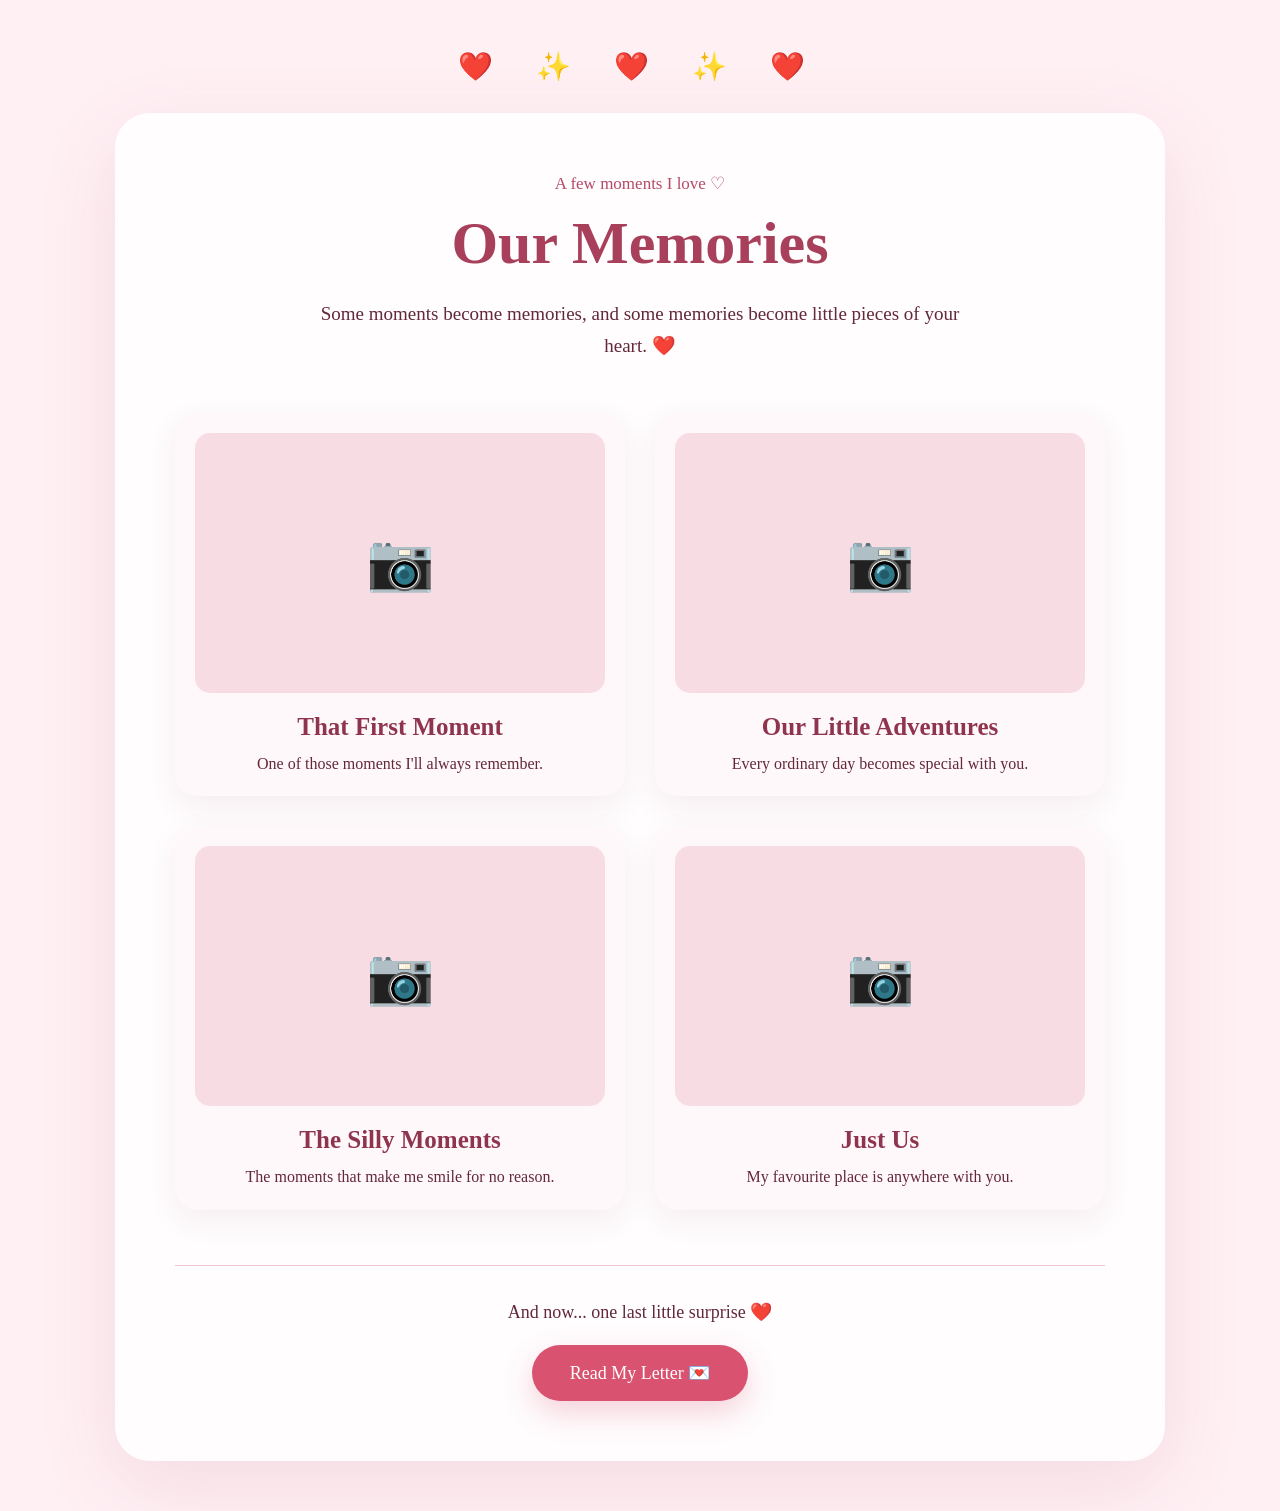
==== memories.html @ 00b0866d "memories.html" ====
<!DOCTYPE html>
<html lang="en">

<head>
    <meta charset="UTF-8">
    <meta name="viewport" content="width=device-width, initial-scale=1.0">

    <title>Our Memories ❤️</title>

    <link rel="stylesheet" href="style.css">
</head>

<body>

<div class="page">

    <div class="top-hearts">
        ❤️ ✨ ❤️ ✨ ❤️
    </div>

    <div class="memory-container">

        <p class="small-title">
            A few moments I love ♡
        </p>

        <h1>
            Our Memories
        </h1>

        <p class="intro">
            Some moments become memories,
            and some memories become little pieces of your heart. ❤️
        </p>

        <div class="memory-grid">

            <div class="memory-card">
                <div class="photo-placeholder">
                    📷
                </div>

                <h3>
                    That First Moment
                </h3>

                <p>
                    One of those moments I'll always remember.
                </p>
            </div>


            <div class="memory-card">
                <div class="photo-placeholder">
                    📷
                </div>

                <h3>
                    Our Little Adventures
                </h3>

                <p>
                    Every ordinary day becomes special with you.
                </p>
            </div>


            <div class="memory-card">
                <div class="photo-placeholder">
                    📷
                </div>

                <h3>
                    The Silly Moments
                </h3>

                <p>
                    The moments that make me smile for no reason.
                </p>
            </div>


            <div class="memory-card">
                <div class="photo-placeholder">
                    📷
                </div>

                <h3>
                    Just Us
                </h3>

                <p>
                    My favourite place is anywhere with you.
                </p>
            </div>

        </div>


        <div class="next-section">

            <p>
                And now... one last little surprise ❤️
            </p>

            <a href="letter.html" class="next-button">
                Read My Letter 💌
            </a>

        </div>

    </div>

</div>

</body>
</html>
---- style.css ----
* {
    margin: 0;
    padding: 0;
    box-sizing: border-box;
}

body {
    font-family: Georgia, "Times New Roman", serif;
    background: #fff0f4;
    color: #63283a;
    min-height: 100vh;
}

/* =========================
   HOMEPAGE
========================= */

.hero {
    min-height: 100vh;
    display: flex;
    align-items: center;
    justify-content: center;
    padding: 30px 20px;
    position: relative;
    overflow: hidden;
}

.hero-card {
    width: min(850px, 94%);
    padding: 80px 60px;
    text-align: center;
    background: rgba(255, 255, 255, 0.9);
    border-radius: 35px;
    box-shadow: 0 25px 80px rgba(160, 70, 95, 0.15);
    position: relative;
    z-index: 2;
    animation: appear 1s ease;
}

.eyebrow {
    font-size: 18px;
    color: #b44a67;
    margin-bottom: 25px;
    letter-spacing: 1px;
}

.hero h1 {
    font-size: clamp(55px, 8vw, 95px);
    color: #a83f5b;
    line-height: 1;
    margin-bottom: 15px;
}

.hero h2 {
    font-size: 42px;
    color: #63283a;
}

.divider {
    font-size: 30px;
    color: #d95b78;
    margin: 25px 0;
}

.hero-message {
    max-width: 600px;
    margin: 0 auto 15px;
    font-size: 21px;
    line-height: 1.8;
}

.small-message {
    font-size: 17px;
    color: #a15b6e;
    margin-bottom: 35px;
}

.main-button,
.next-button {
    display: inline-block;
    text-decoration: none;
    background: #d95370;
    color: white;
    padding: 17px 38px;
    border-radius: 50px;
    font-size: 18px;
    transition: 0.3s ease;
    box-shadow: 0 12px 30px rgba(217, 83, 112, 0.25);
}

.main-button:hover,
.next-button:hover {
    transform: translateY(-4px);
    box-shadow: 0 18px 35px rgba(217, 83, 112, 0.35);
}

/* =========================
   FLOATING HEARTS
========================= */

.floating-hearts span {
    position: fixed;
    font-size: 30px;
    opacity: 0.7;
    animation: float 6s infinite ease-in-out;
    z-index: 1;
}

.floating-hearts span:nth-child(1) {
    left: 8%;
    top: 15%;
}

.floating-hearts span:nth-child(2) {
    left: 20%;
    top: 75%;
}

.floating-hearts span:nth-child(3) {
    left: 35%;
    top: 10%;
}

.floating-hearts span:nth-child(4) {
    right: 15%;
    top: 20%;
}

.floating-hearts span:nth-child(5) {
    right: 8%;
    top: 70%;
}

.floating-hearts span:nth-child(6) {
    right: 30%;
    top: 12%;
}

.floating-hearts span:nth-child(7) {
    left: 50%;
    bottom: 8%;
}

@keyframes float {
    0%, 100% {
        transform: translateY(0) rotate(0deg);
    }

    50% {
        transform: translateY(-25px) rotate(8deg);
    }
}

@keyframes appear {
    from {
        opacity: 0;
        transform: translateY(30px);
    }

    to {
        opacity: 1;
        transform: translateY(0);
    }
}

/* =========================
   MEMORIES PAGE
========================= */

.page {
    min-height: 100vh;
    padding: 50px 20px;
    background: #fff0f4;
}

.memory-container {
    width: min(1050px, 95%);
    margin: auto;
    background: rgba(255,255,255,0.9);
    padding: 60px;
    border-radius: 35px;
    text-align: center;
    box-shadow: 0 25px 80px rgba(160,70,95,0.12);
}

.top-hearts {
    text-align: center;
    font-size: 28px;
    margin-bottom: 30px;
    letter-spacing: 18px;
}

.small-title {
    color: #b44a67;
    font-size: 17px;
    margin-bottom: 15px;
}

.memory-container h1 {
    font-size: 60px;
    color: #a83f5b;
    margin-bottom: 20px;
}

.intro {
    max-width: 650px;
    margin: auto;
    font-size: 19px;
    line-height: 1.7;
}

.memory-grid {
    display: grid;
    grid-template-columns: repeat(2, 1fr);
    gap: 30px;
    margin-top: 50px;
}

.memory-card {
    background: #fff8fa;
    padding: 20px;
    border-radius: 22px;
    box-shadow: 0 10px 30px rgba(130,50,70,0.08);
    transition: 0.3s;
}

.memory-card:hover {
    transform: translateY(-8px) rotate(1deg);
}

.photo-placeholder {
    height: 260px;
    display: flex;
    align-items: center;
    justify-content: center;
    background: #f8dce4;
    border-radius: 15px;
    font-size: 55px;
    margin-bottom: 20px;
}

.memory-card h3 {
    font-size: 25px;
    color: #8f344f;
    margin-bottom: 10px;
}

.memory-card p {
    font-size: 16px;
    line-height: 1.6;
}

.next-section {
    margin-top: 55px;
    padding-top: 35px;
    border-top: 1px solid #efc5d0;
}

.next-section p {
    margin-bottom: 22px;
    font-size: 18px;
}

/* =========================
   LOVE LETTER PAGE
========================= */

.letter-container {
    width: min(850px, 94%);
    margin: auto;
    background: #fffdfd;
    padding: 70px;
    border-radius: 30px;
    box-shadow: 0 25px 80px rgba(160,70,95,0.14);
}

.letter-container h1 {
    text-align: center;
    color: #a83f5b;
    font-size: 55px;
    margin-bottom: 40px;
}

.letter {
    font-size: 20px;
    line-height: 2;
    color: #542b38;
}

.letter p {
    margin-bottom: 25px;
}

.signature {
    text-align: right;
    margin-top: 40px;
    font-size: 23px;
    color: #a83f5b;
}

.final-message {
    text-align: center;
    margin-top: 60px;
    padding-top: 40px;
    border-top: 1px solid #efc5d0;
}

.final-message h2 {
    font-size: 40px;
    color: #a83f5b;
    margin-bottom: 15px;
}

.final-message p {
    font-size: 19px;
}

/* =========================
   MOBILE
========================= */

@media (max-width: 700px) {

    .hero-card {
        padding: 55px 25px;
    }

    .hero h1 {
        font-size: 55px;
    }

    .hero h2 {
        font-size: 34px;
    }

    .hero-message {
        font-size: 18px;
    }

    .memory-container {
        padding: 40px 20px;
    }

    .memory-container h1 {
        font-size: 43px;
    }

    .memory-grid {
        grid-template-columns: 1fr;
    }

    .letter-container {
        padding: 40px 25px;
    }

    .letter-container h1 {
        font-size: 42px;
    }

    .letter {
        font-size: 18px;
    }
}
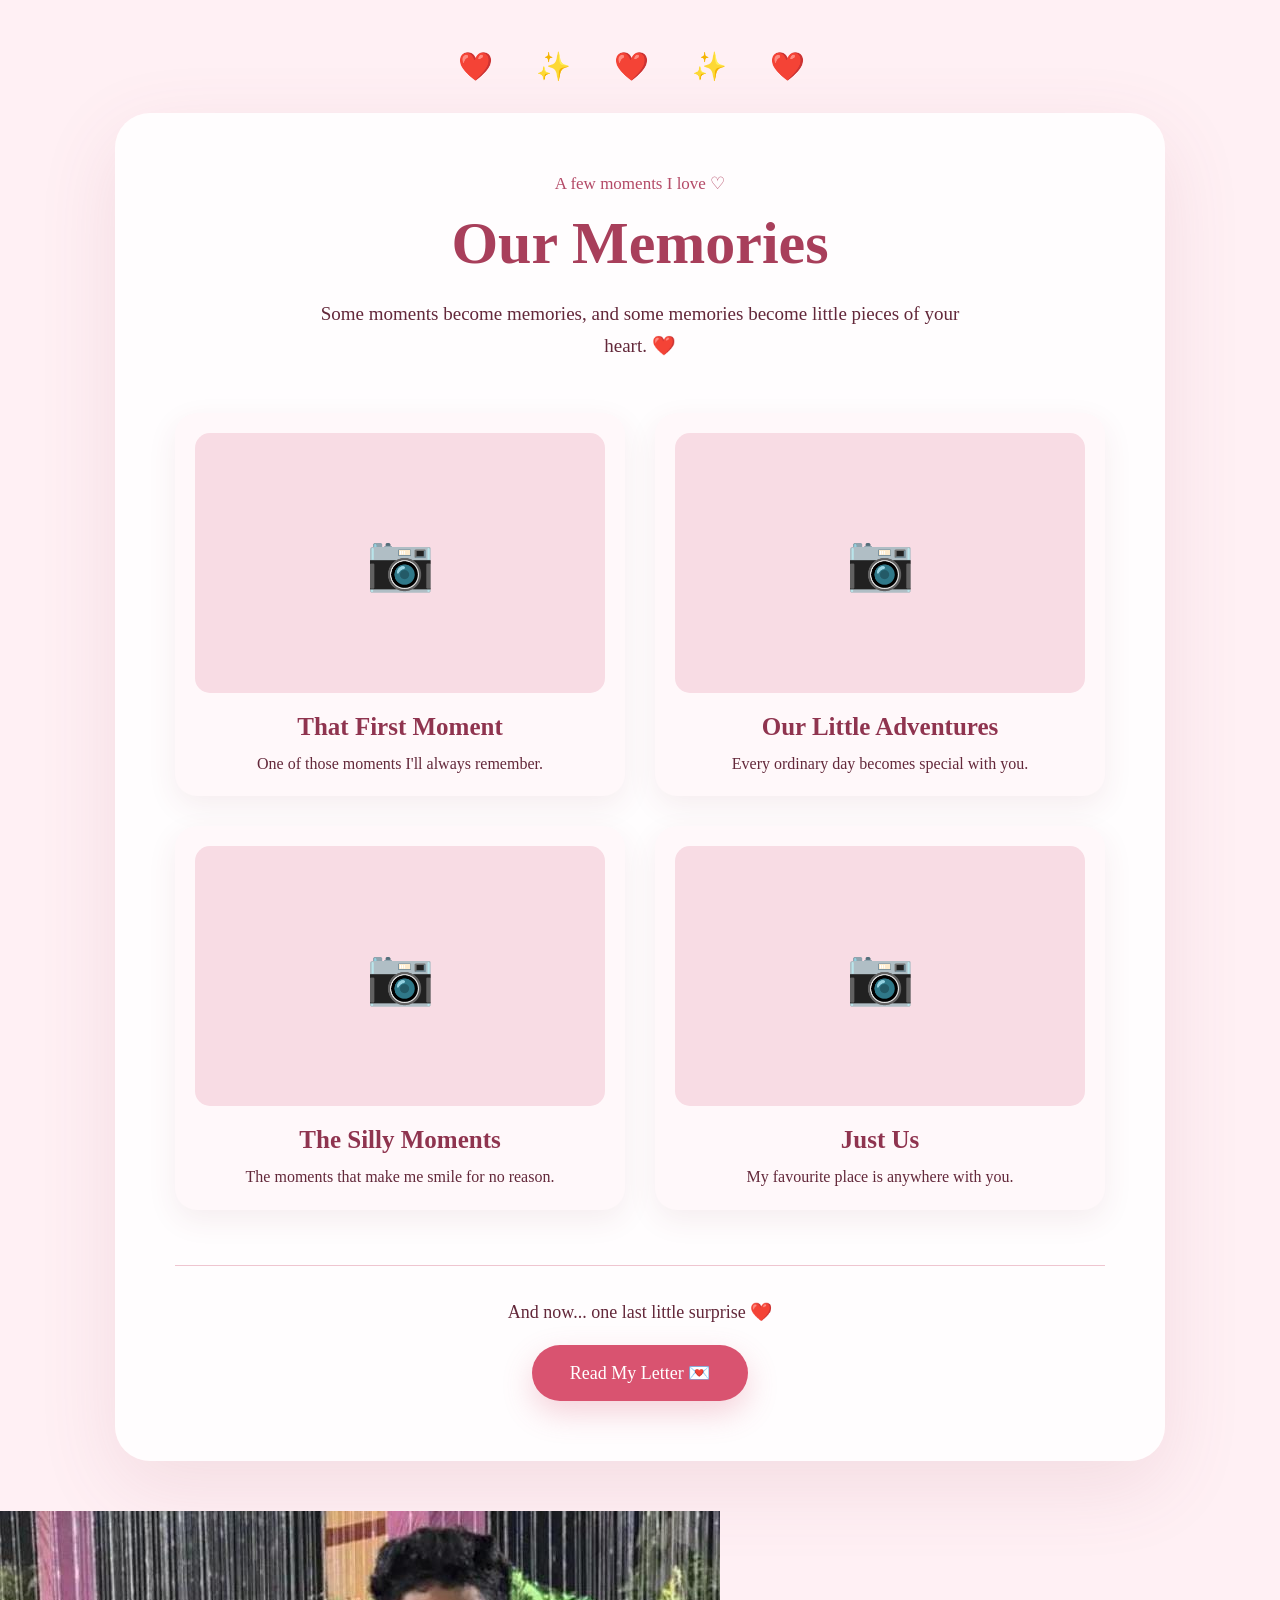
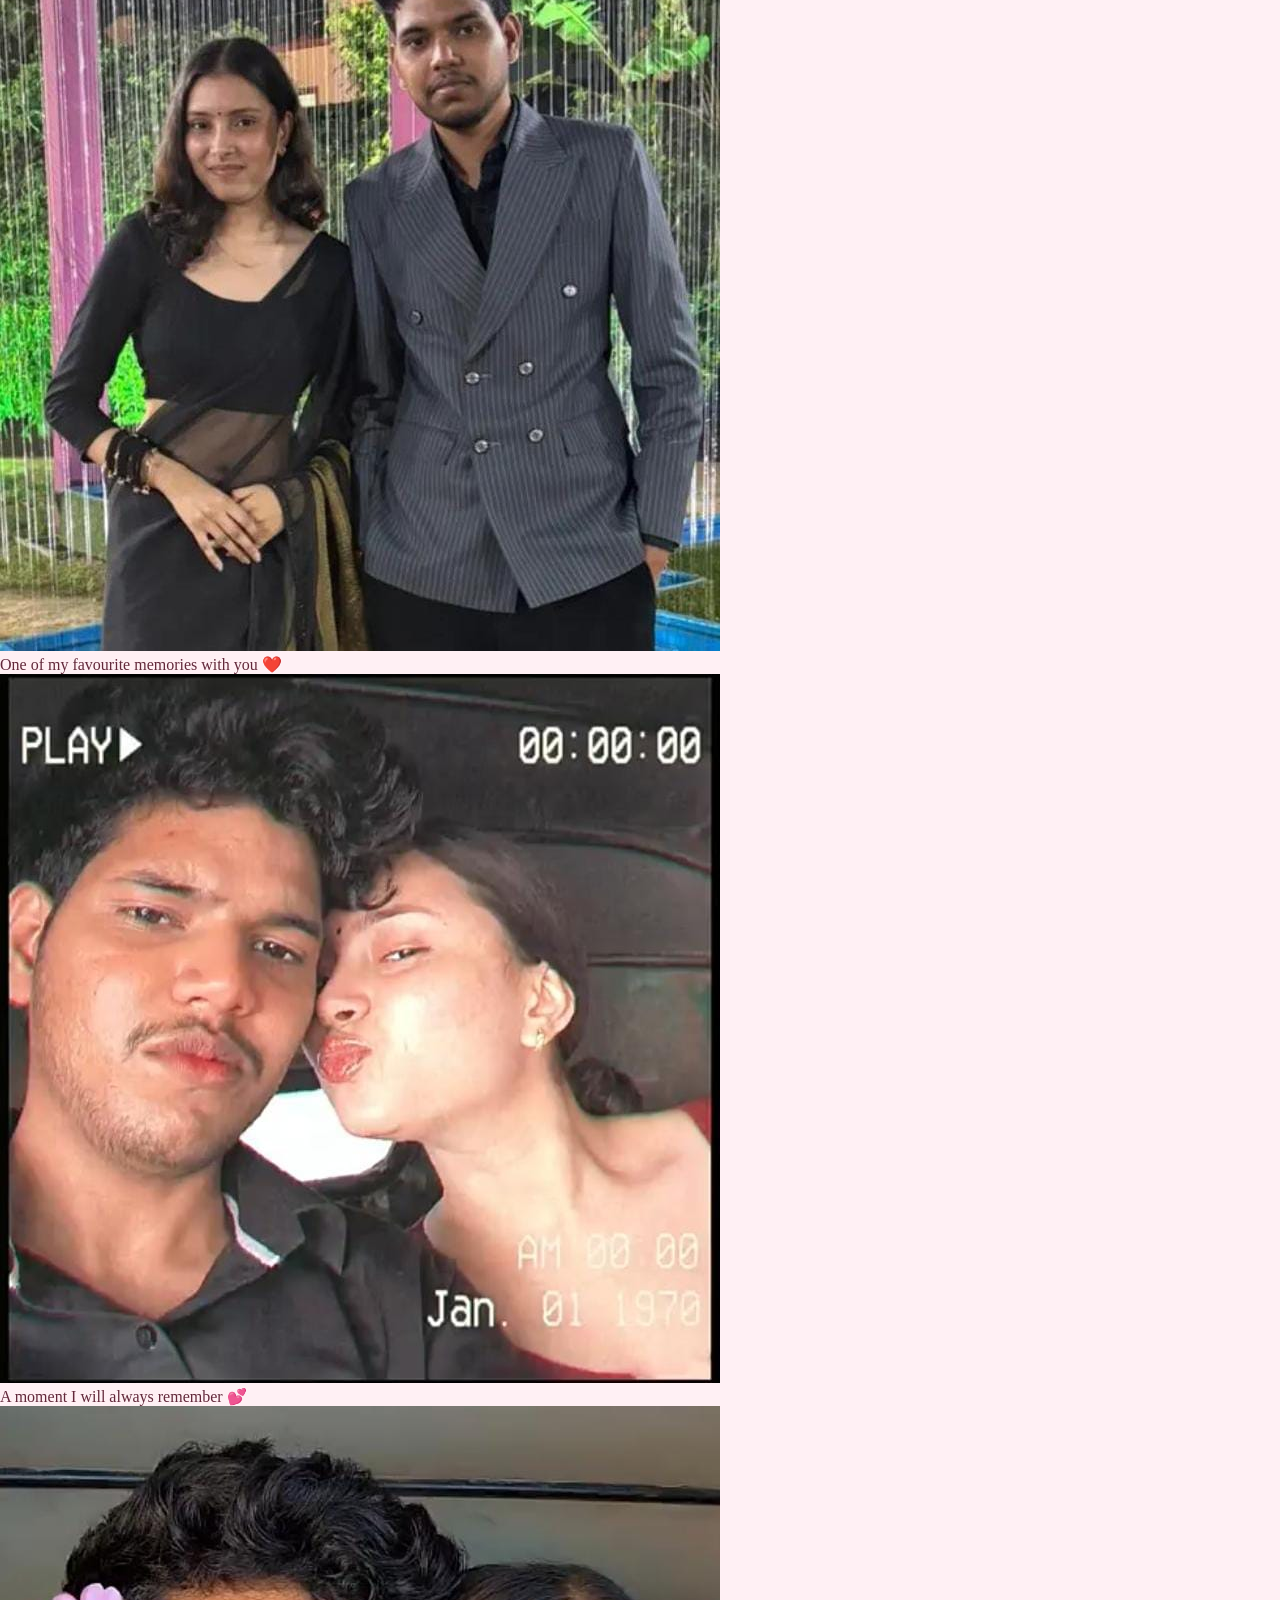
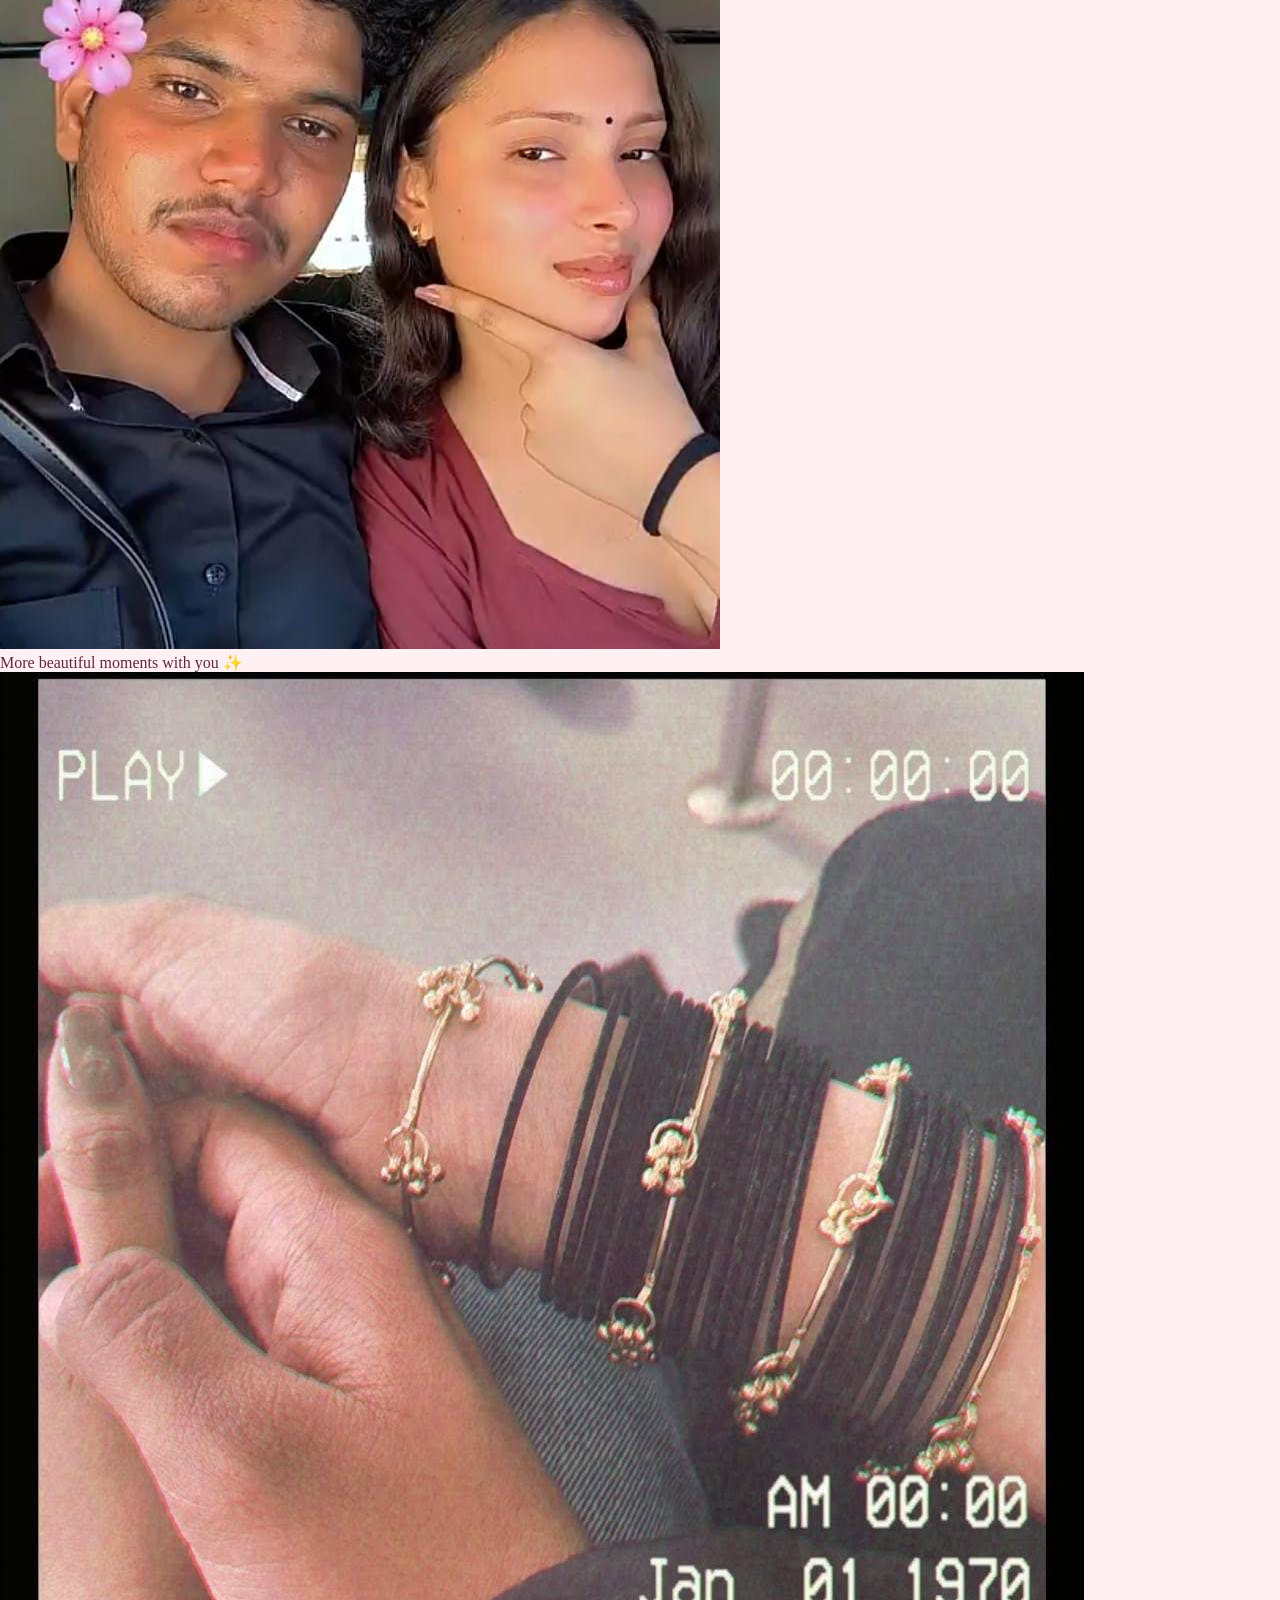
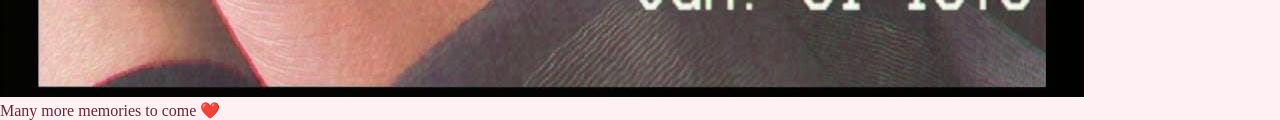
==== commit 5fa2761c: "Update memories.html" ====
--- a/memories.html
+++ b/memories.html
@@ -112,6 +112,28 @@
     </div>
 
 </div>
+<div class="photo-gallery">
 
+  <div class="photo-card">
+    <img src="image1.jpeg" alt="Our Memory">
+    <p>One of my favourite memories with you ❤️</p>
+  </div>
+
+  <div class="photo-card">
+    <img src="image2.jpeg" alt="Beautiful Memory">
+    <p>A moment I will always remember 💕</p>
+  </div>
+
+  <div class="photo-card">
+    <img src="image3.jpeg" alt="Special Memory">
+    <p>More beautiful moments with you ✨</p>
+  </div>
+
+  <div class="photo-card">
+    <img src="image4.jpeg" alt="Our Special Moment">
+    <p>Many more memories to come ❤️</p>
+  </div>
+
+</div>
 </body>
 </html>
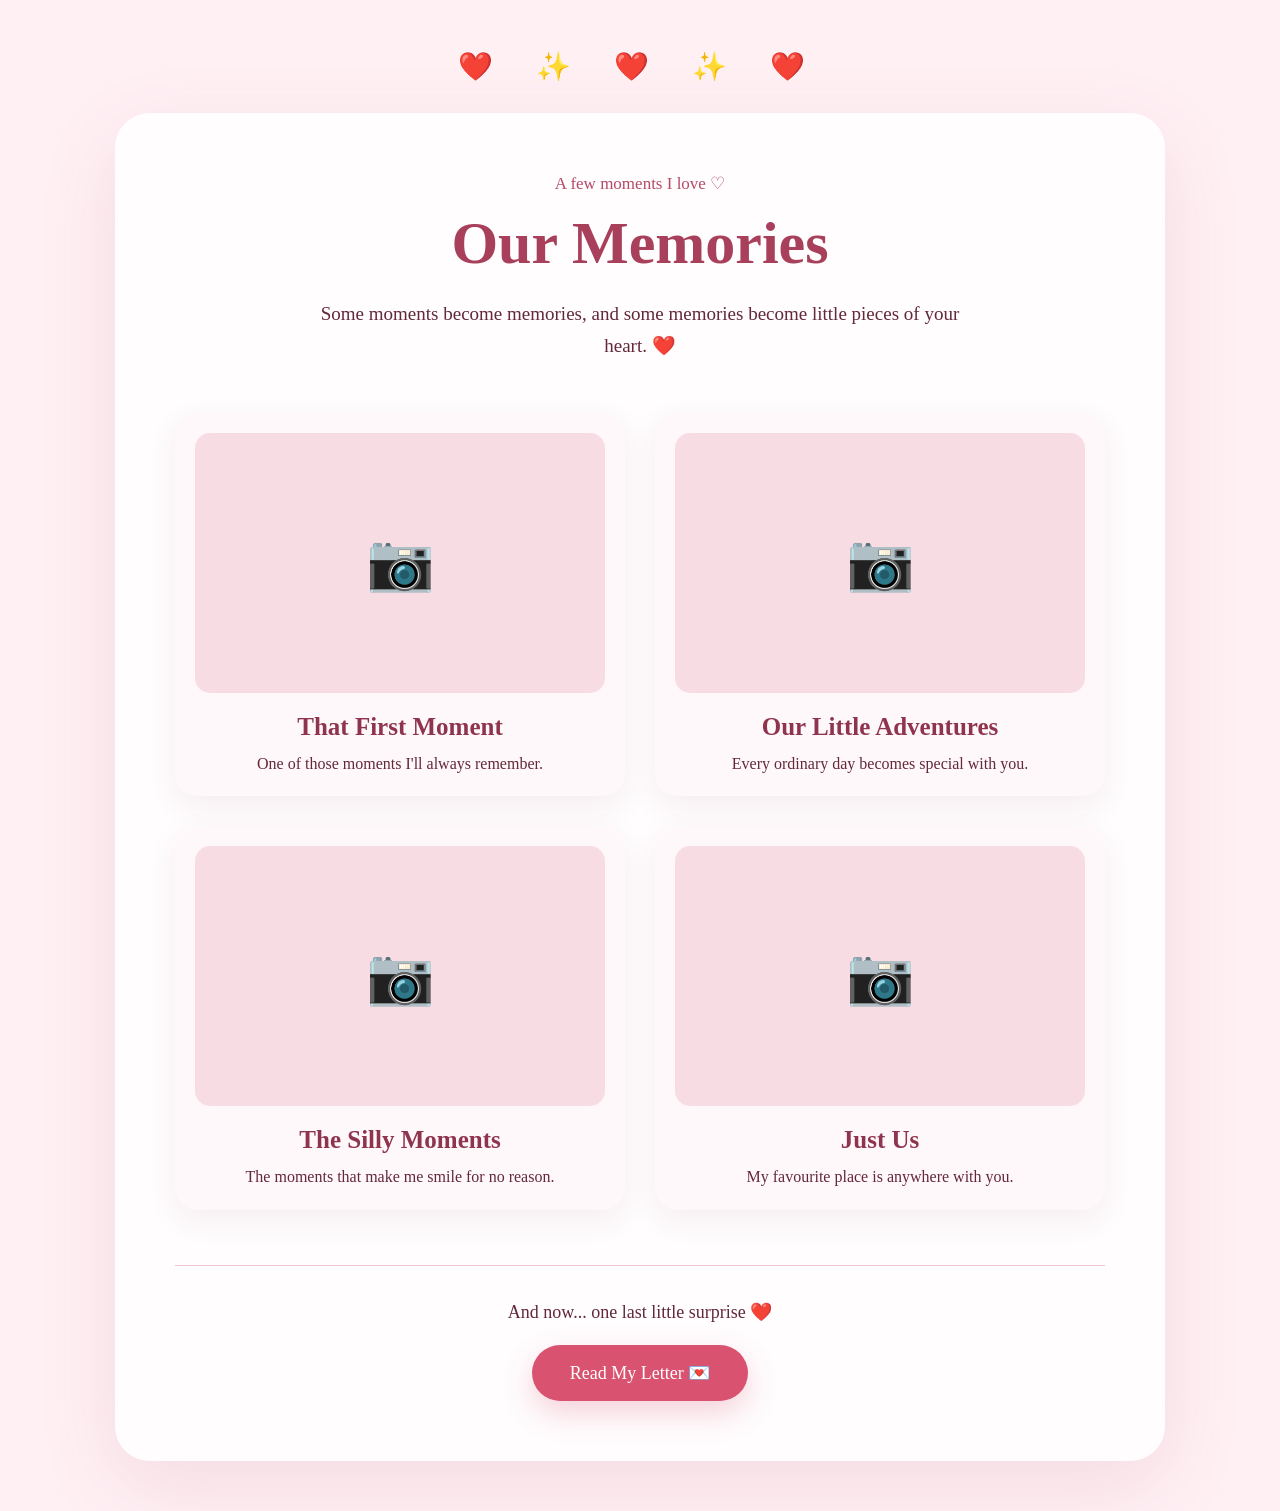
==== commit b1cac154: "Update memories.html" ====
--- a/memories.html
+++ b/memories.html
@@ -111,27 +111,6 @@
 
     </div>
 
-</div>
-<div class="photo-gallery">
-
-  <div class="photo-card">
-    <img src="image1.jpeg" alt="Our Memory">
-    <p>One of my favourite memories with you ❤️</p>
-  </div>
-
-  <div class="photo-card">
-    <img src="image2.jpeg" alt="Beautiful Memory">
-    <p>A moment I will always remember 💕</p>
-  </div>
-
-  <div class="photo-card">
-    <img src="image3.jpeg" alt="Special Memory">
-    <p>More beautiful moments with you ✨</p>
-  </div>
-
-  <div class="photo-card">
-    <img src="image4.jpeg" alt="Our Special Moment">
-    <p>Many more memories to come ❤️</p>
   </div>
 
 </div>
--- a/style.css
+++ b/style.css
@@ -361,3 +361,67 @@
         font-size: 18px;
     }
 }
+/* Beautiful Memory Photo Gallery */
+
+.photo-gallery {
+  display: grid;
+  grid-template-columns: repeat(2, 1fr);
+  gap: 30px;
+  max-width: 900px;
+  margin: 50px auto;
+  padding: 20px;
+}
+
+.photo-card {
+  background: #fff;
+  padding: 14px;
+  border-radius: 20px;
+  box-shadow: 0 12px 35px rgba(150, 60, 90, 0.18);
+  transition: all 0.4s ease;
+}
+
+.photo-card:nth-child(1) {
+  transform: rotate(-2deg);
+}
+
+.photo-card:nth-child(2) {
+  transform: rotate(2deg);
+}
+
+.photo-card:nth-child(3) {
+  transform: rotate(1.5deg);
+}
+
+.photo-card:nth-child(4) {
+  transform: rotate(-1.5deg);
+}
+
+.photo-card:hover {
+  transform: translateY(-10px) rotate(0deg) scale(1.02);
+}
+
+.photo-card img {
+  width: 100%;
+  height: 350px;
+  object-fit: cover;
+  border-radius: 14px;
+  display: block;
+}
+
+.photo-card p {
+  text-align: center;
+  margin: 16px 5px 8px;
+  font-size: 17px;
+  color: #8f4055;
+}
+
+@media (max-width: 600px) {
+  .photo-gallery {
+    grid-template-columns: 1fr;
+    padding: 15px;
+  }
+
+  .photo-card img {
+    height: 320px;
+  }
+}
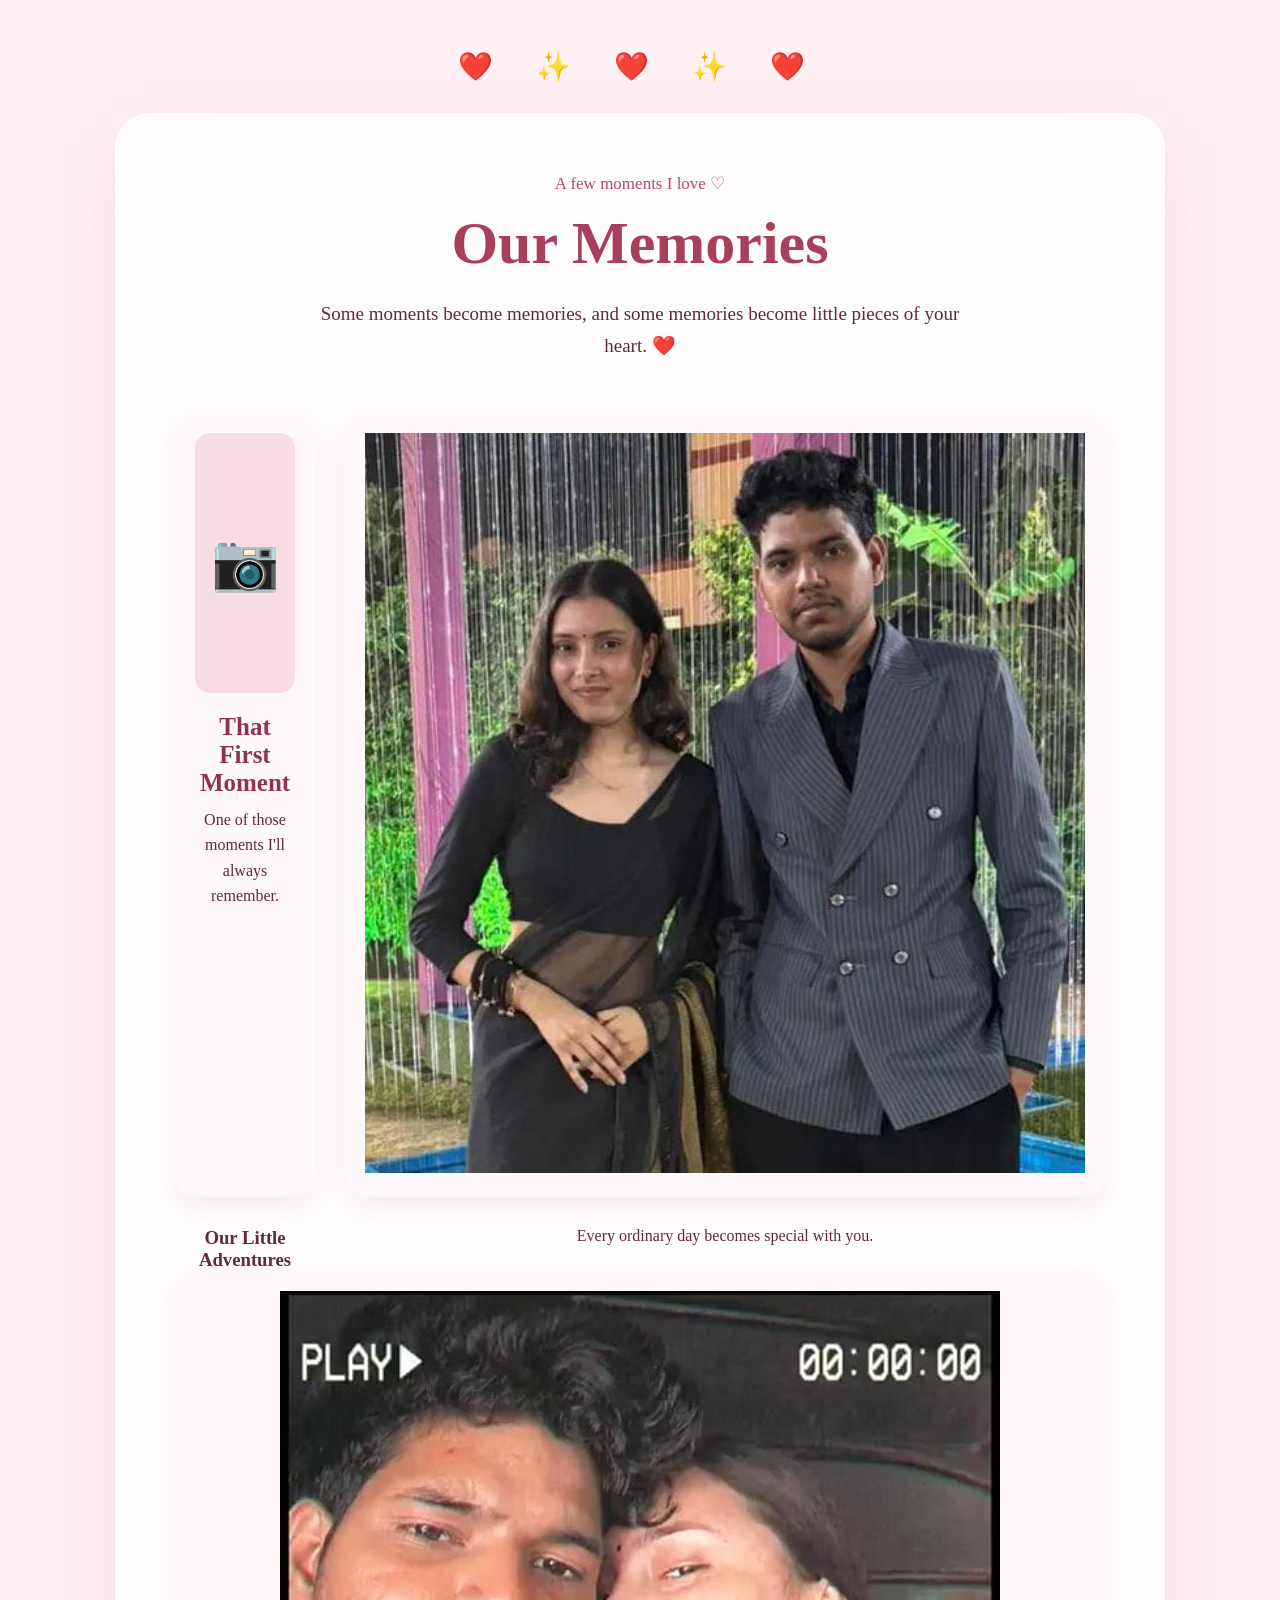
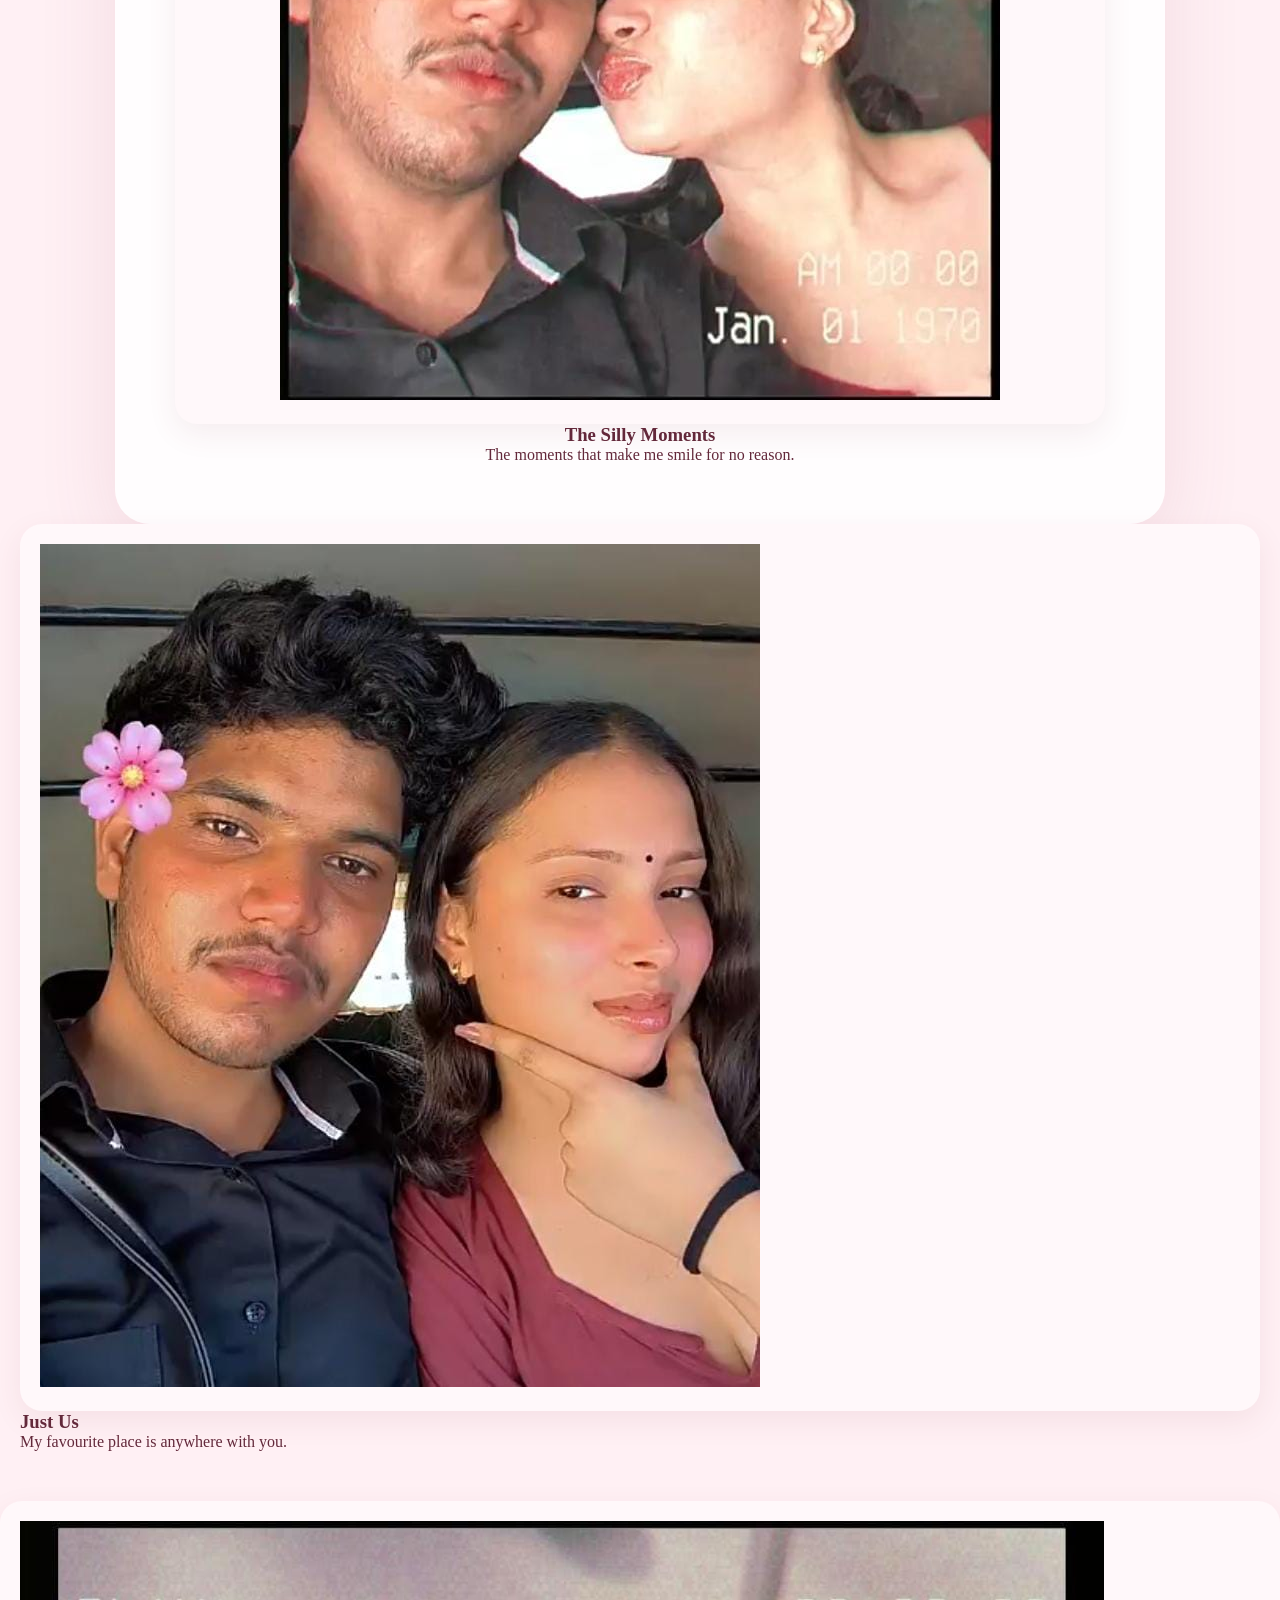
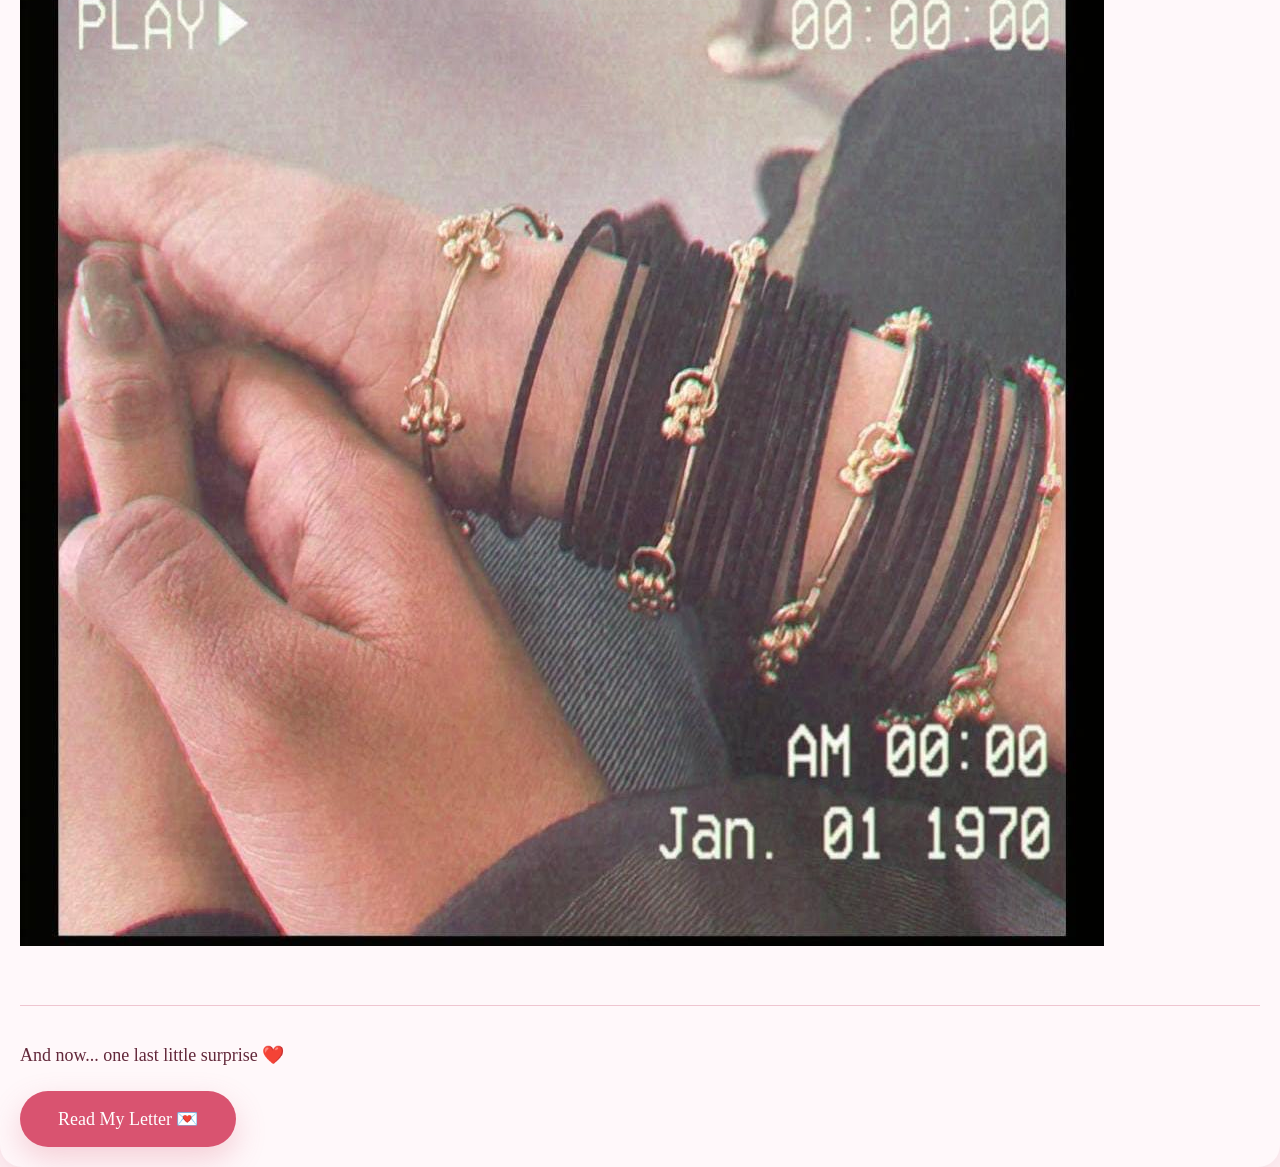
==== commit 9c4b14db: "Update memories.html" ====
--- a/memories.html
+++ b/memories.html
@@ -51,8 +51,7 @@
 
 
             <div class="memory-card">
-                <div class="photo-placeholder">
-                    📷
+                <img src="image1.jpeg" class="memory-photo" alt="That First Moment">
                 </div>
 
                 <h3>
@@ -66,8 +65,7 @@
 
 
             <div class="memory-card">
-                <div class="photo-placeholder">
-                    📷
+               <img src="image2.jpeg" class="memory-photo" alt="Our Little Adventures">
                 </div>
 
                 <h3>
@@ -81,8 +79,7 @@
 
 
             <div class="memory-card">
-                <div class="photo-placeholder">
-                    📷
+                <img src="image3.jpeg" class="memory-photo" alt="The Silly Moments">
                 </div>
 
                 <h3>
@@ -96,6 +93,8 @@
 
         </div>
 
+        <div class="memory-card">
+            <img src="image4.jpeg" class="memory-photo" alt="Just Us">
 
         <div class="next-section">
 
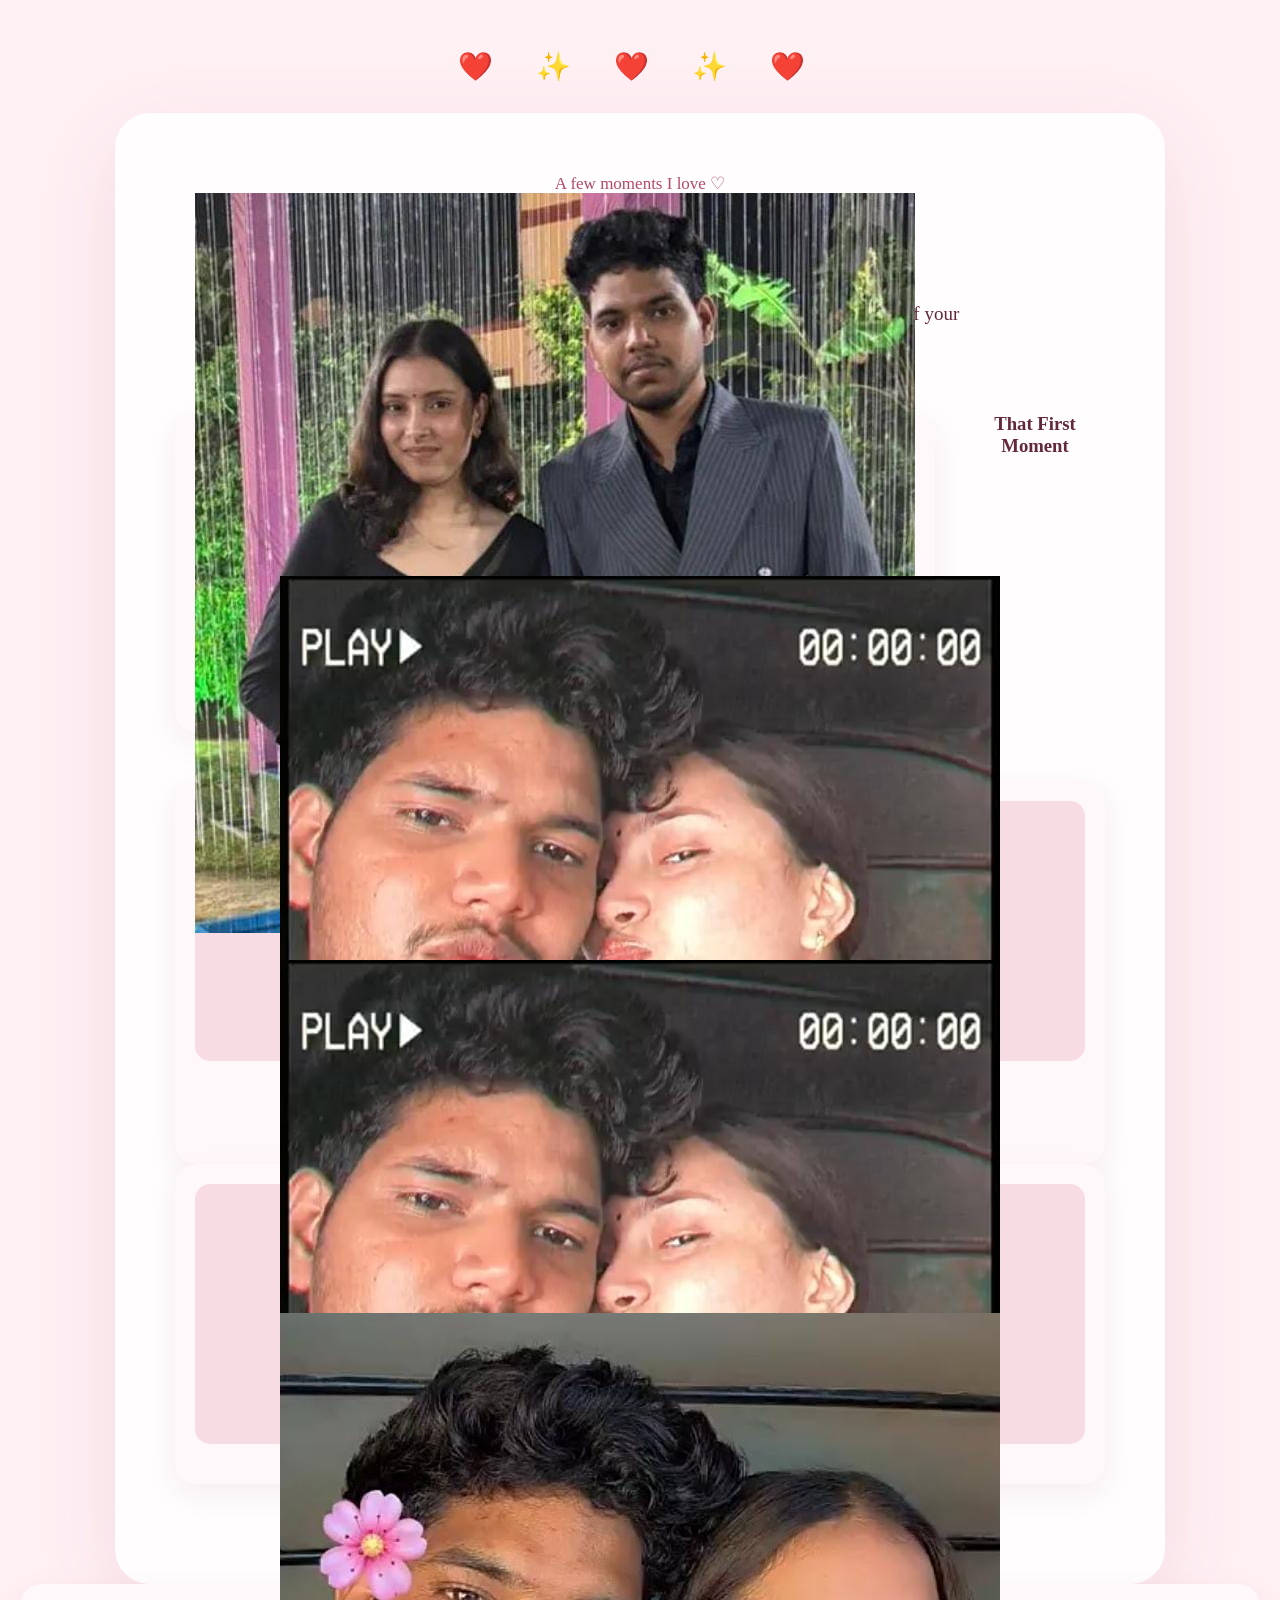
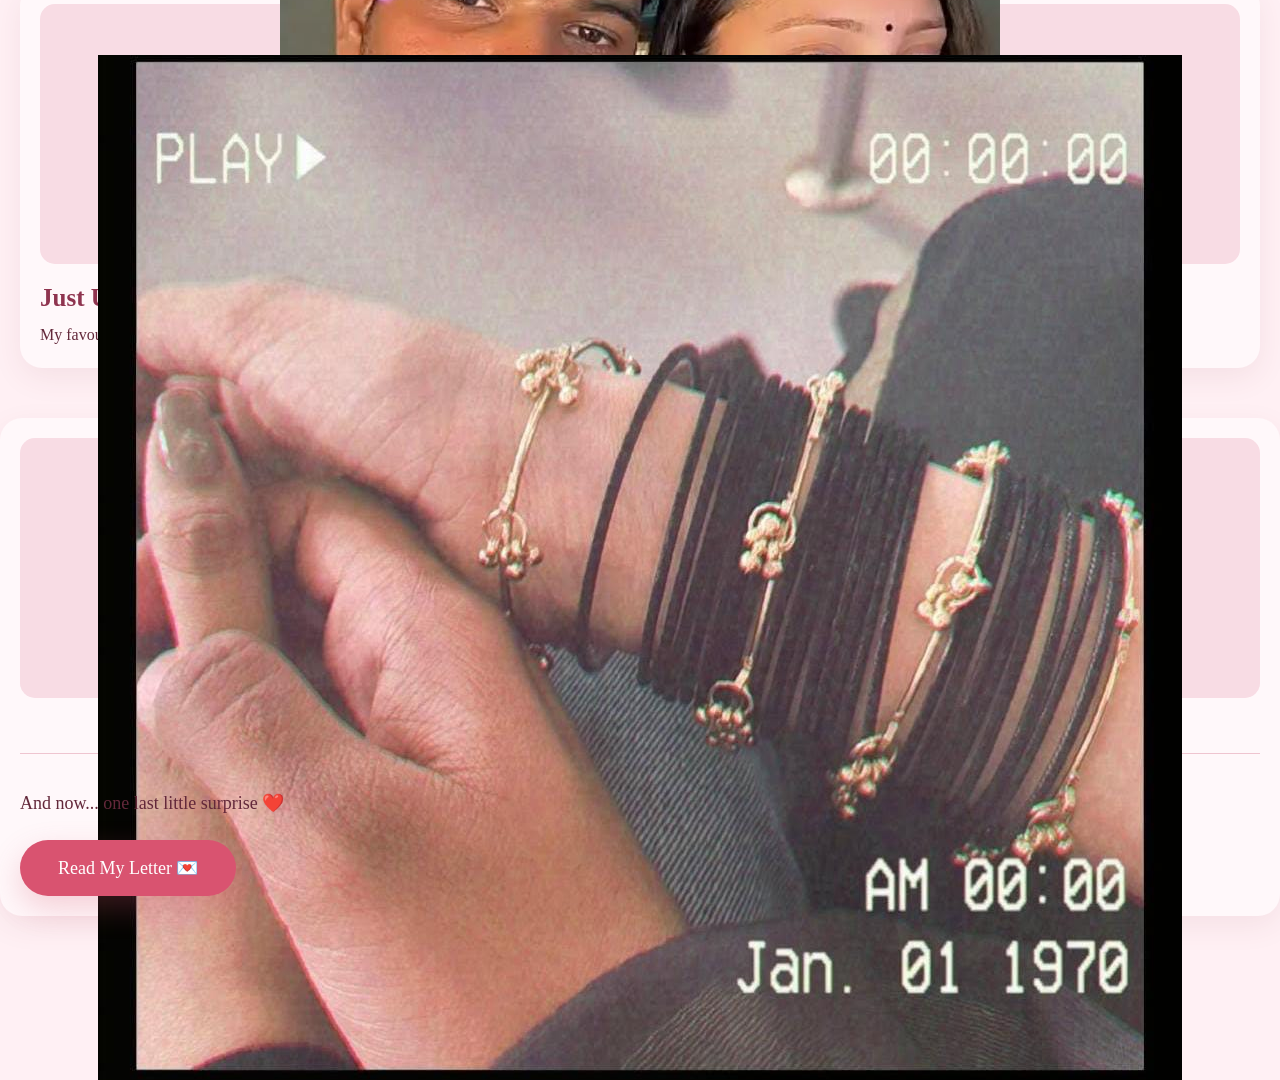
==== commit a9c81191: "Update memories.html" ====
--- a/memories.html
+++ b/memories.html
@@ -37,7 +37,8 @@
 
             <div class="memory-card">
                 <div class="photo-placeholder">
-                    📷
+    <img src="image1.jpeg" alt="That First Moment">
+</div>
                 </div>
 
                 <h3>
@@ -51,8 +52,9 @@
 
 
             <div class="memory-card">
-                <img src="image1.jpeg" class="memory-photo" alt="That First Moment">
-                </div>
+               <div class="photo-placeholder">
+    <img src="image2.jpeg" alt="Our Little Adventures">
+</div>
 
                 <h3>
                     Our Little Adventures
@@ -65,7 +67,9 @@
 
 
             <div class="memory-card">
-               <img src="image2.jpeg" class="memory-photo" alt="Our Little Adventures">
+               <div class="photo-placeholder">
+    <img src="image2.jpeg" alt="Our Little Adventures">
+</div>
                 </div>
 
                 <h3>
@@ -79,8 +83,9 @@
 
 
             <div class="memory-card">
-                <img src="image3.jpeg" class="memory-photo" alt="The Silly Moments">
-                </div>
+                <div class="photo-placeholder">
+    <img src="image3.jpeg" alt="The Silly Moments">
+</div>
 
                 <h3>
                     Just Us
@@ -94,7 +99,9 @@
         </div>
 
         <div class="memory-card">
-            <img src="image4.jpeg" class="memory-photo" alt="Just Us">
+            <div class="photo-placeholder">
+    <img src="image4.jpeg" alt="Just Us">
+</div>
 
         <div class="next-section">
 
--- a/style.css
+++ b/style.css
@@ -425,3 +425,19 @@
     height: 320px;
   }
 }
+.memory-photo {
+  display: block;
+  width: 100%;
+  max-width: 500px;
+  height: 350px;
+  object-fit: cover;
+  margin: 25px auto 30px;
+  border-radius: 18px;
+  box-shadow: 0 10px 30px rgba(150, 60, 90, 0.18);
+}
+
+@media (max-width: 600px) {
+  .memory-photo {
+    height: 280px;
+  }
+}
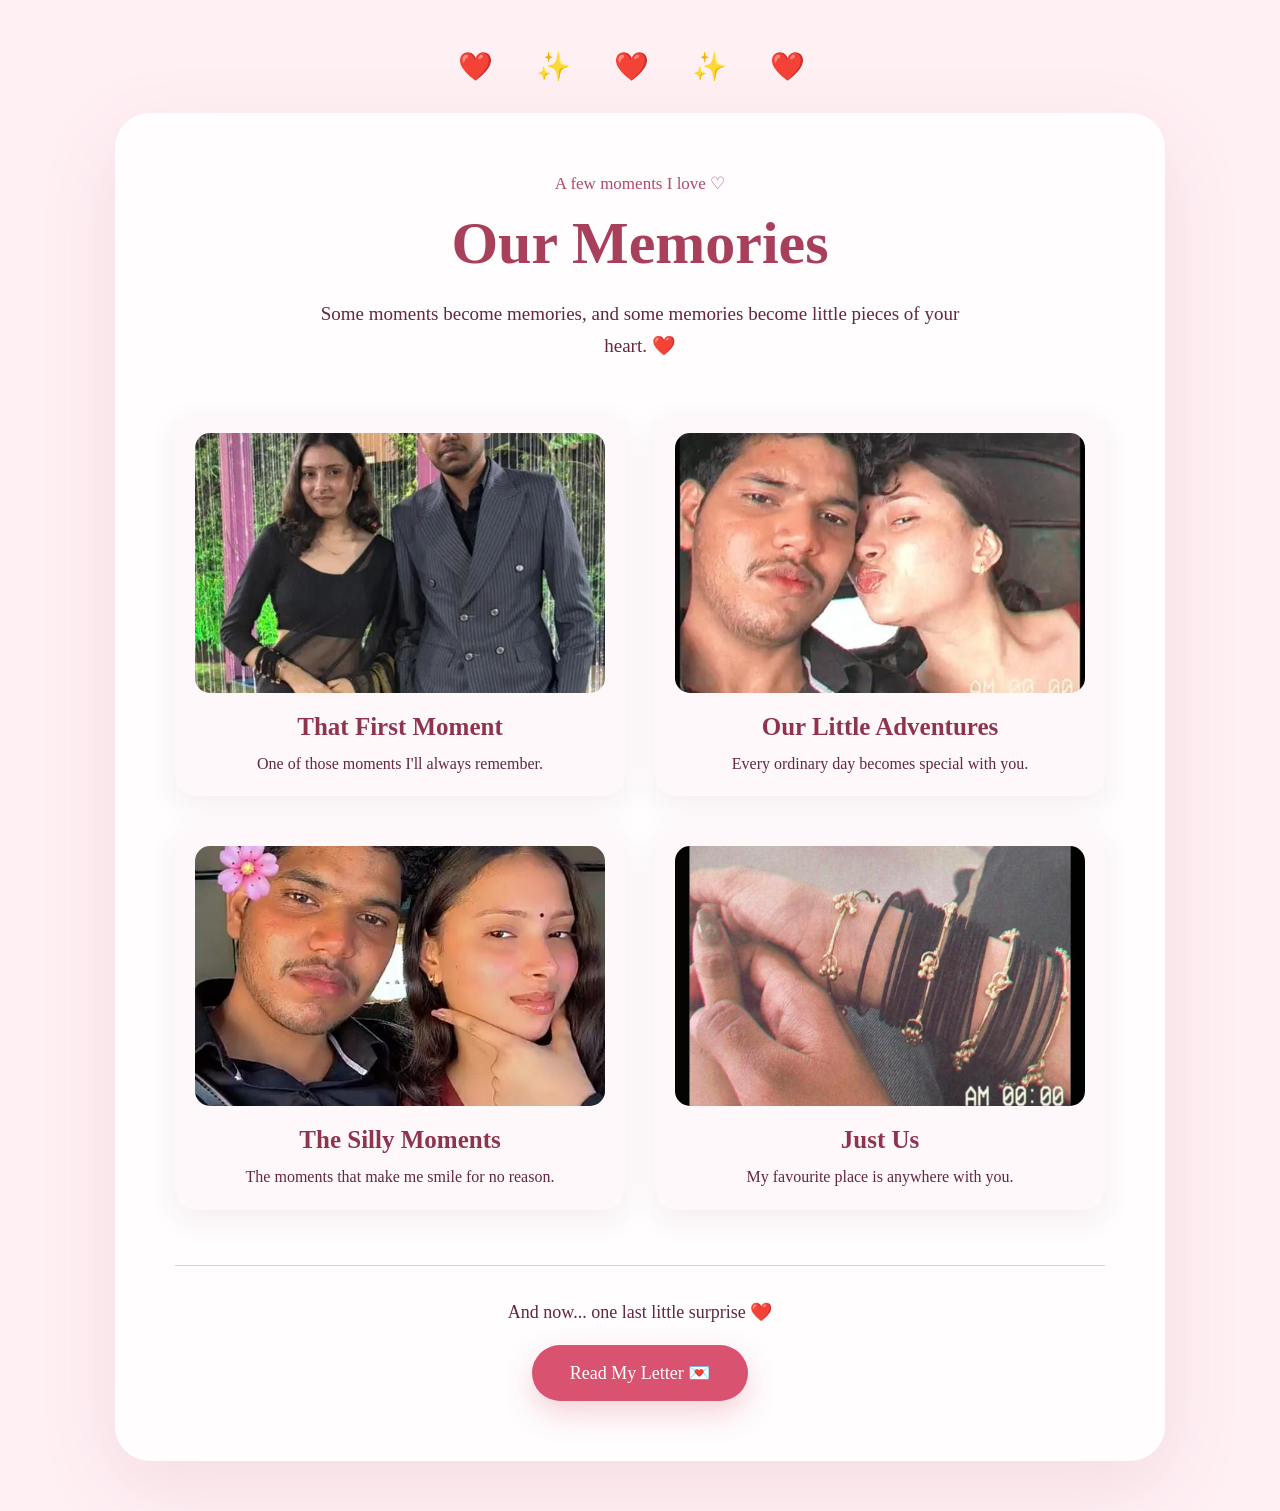
==== commit 7fe5c222: "Update memories.html" ====
--- a/memories.html
+++ b/memories.html
@@ -35,10 +35,11 @@
 
         <div class="memory-grid">
 
+            <!-- MEMORY 1 -->
             <div class="memory-card">
+
                 <div class="photo-placeholder">
-    <img src="image1.jpeg" alt="That First Moment">
-</div>
+                    <img src="image1.jpeg" alt="That First Moment">
                 </div>
 
                 <h3>
@@ -48,13 +49,16 @@
                 <p>
                     One of those moments I'll always remember.
                 </p>
+
             </div>
 
 
+            <!-- MEMORY 2 -->
             <div class="memory-card">
-               <div class="photo-placeholder">
-    <img src="image2.jpeg" alt="Our Little Adventures">
-</div>
+
+                <div class="photo-placeholder">
+                    <img src="image2.jpeg" alt="Our Little Adventures">
+                </div>
 
                 <h3>
                     Our Little Adventures
@@ -63,13 +67,15 @@
                 <p>
                     Every ordinary day becomes special with you.
                 </p>
+
             </div>
 
 
+            <!-- MEMORY 3 -->
             <div class="memory-card">
-               <div class="photo-placeholder">
-    <img src="image2.jpeg" alt="Our Little Adventures">
-</div>
+
+                <div class="photo-placeholder">
+                    <img src="image3.jpeg" alt="The Silly Moments">
                 </div>
 
                 <h3>
@@ -79,13 +85,16 @@
                 <p>
                     The moments that make me smile for no reason.
                 </p>
+
             </div>
 
 
+            <!-- MEMORY 4 -->
             <div class="memory-card">
+
                 <div class="photo-placeholder">
-    <img src="image3.jpeg" alt="The Silly Moments">
-</div>
+                    <img src="image4.jpeg" alt="Just Us">
+                </div>
 
                 <h3>
                     Just Us
@@ -94,15 +103,13 @@
                 <p>
                     My favourite place is anywhere with you.
                 </p>
+
             </div>
 
         </div>
 
-        <div class="memory-card">
-            <div class="photo-placeholder">
-    <img src="image4.jpeg" alt="Just Us">
-</div>
 
+        <!-- NEXT PAGE -->
         <div class="next-section">
 
             <p>
@@ -117,8 +124,7 @@
 
     </div>
 
-  </div>
+</div>
 
-</div>
 </body>
 </html>
--- a/style.css
+++ b/style.css
@@ -425,19 +425,24 @@
     height: 320px;
   }
 }
-.memory-photo {
-  display: block;
-  width: 100%;
-  max-width: 500px;
-  height: 350px;
-  object-fit: cover;
-  margin: 25px auto 30px;
-  border-radius: 18px;
-  box-shadow: 0 10px 30px rgba(150, 60, 90, 0.18);
+.photo-placeholder {
+    width: 100%;
+    height: 260px;
+    overflow: hidden;
+    border-radius: 15px;
+    background: #f8dce4;
+    margin-bottom: 20px;
+}
+
+.photo-placeholder img {
+    width: 100%;
+    height: 100%;
+    object-fit: cover;
+    display: block;
 }
 
 @media (max-width: 600px) {
-  .memory-photo {
-    height: 280px;
-  }
-}
+    .photo-placeholder {
+        height: 250px;
+    }
+}
